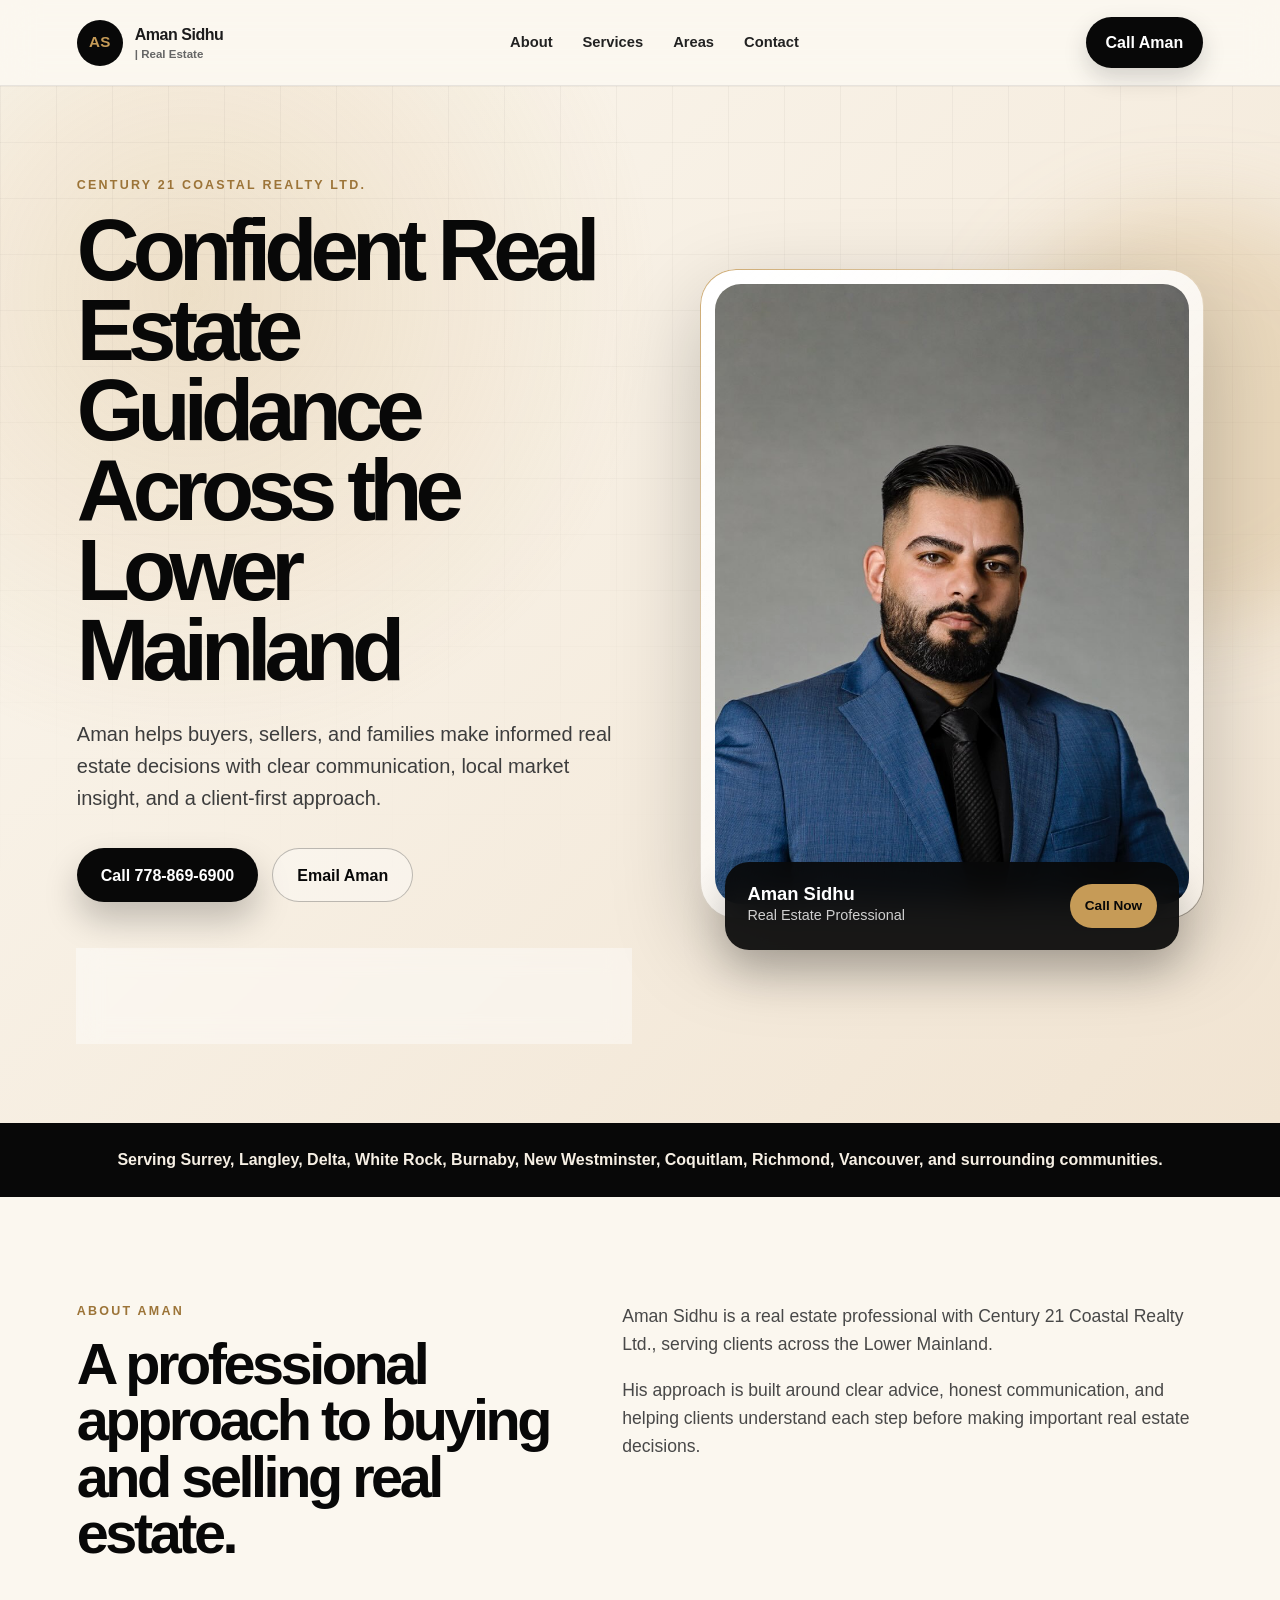
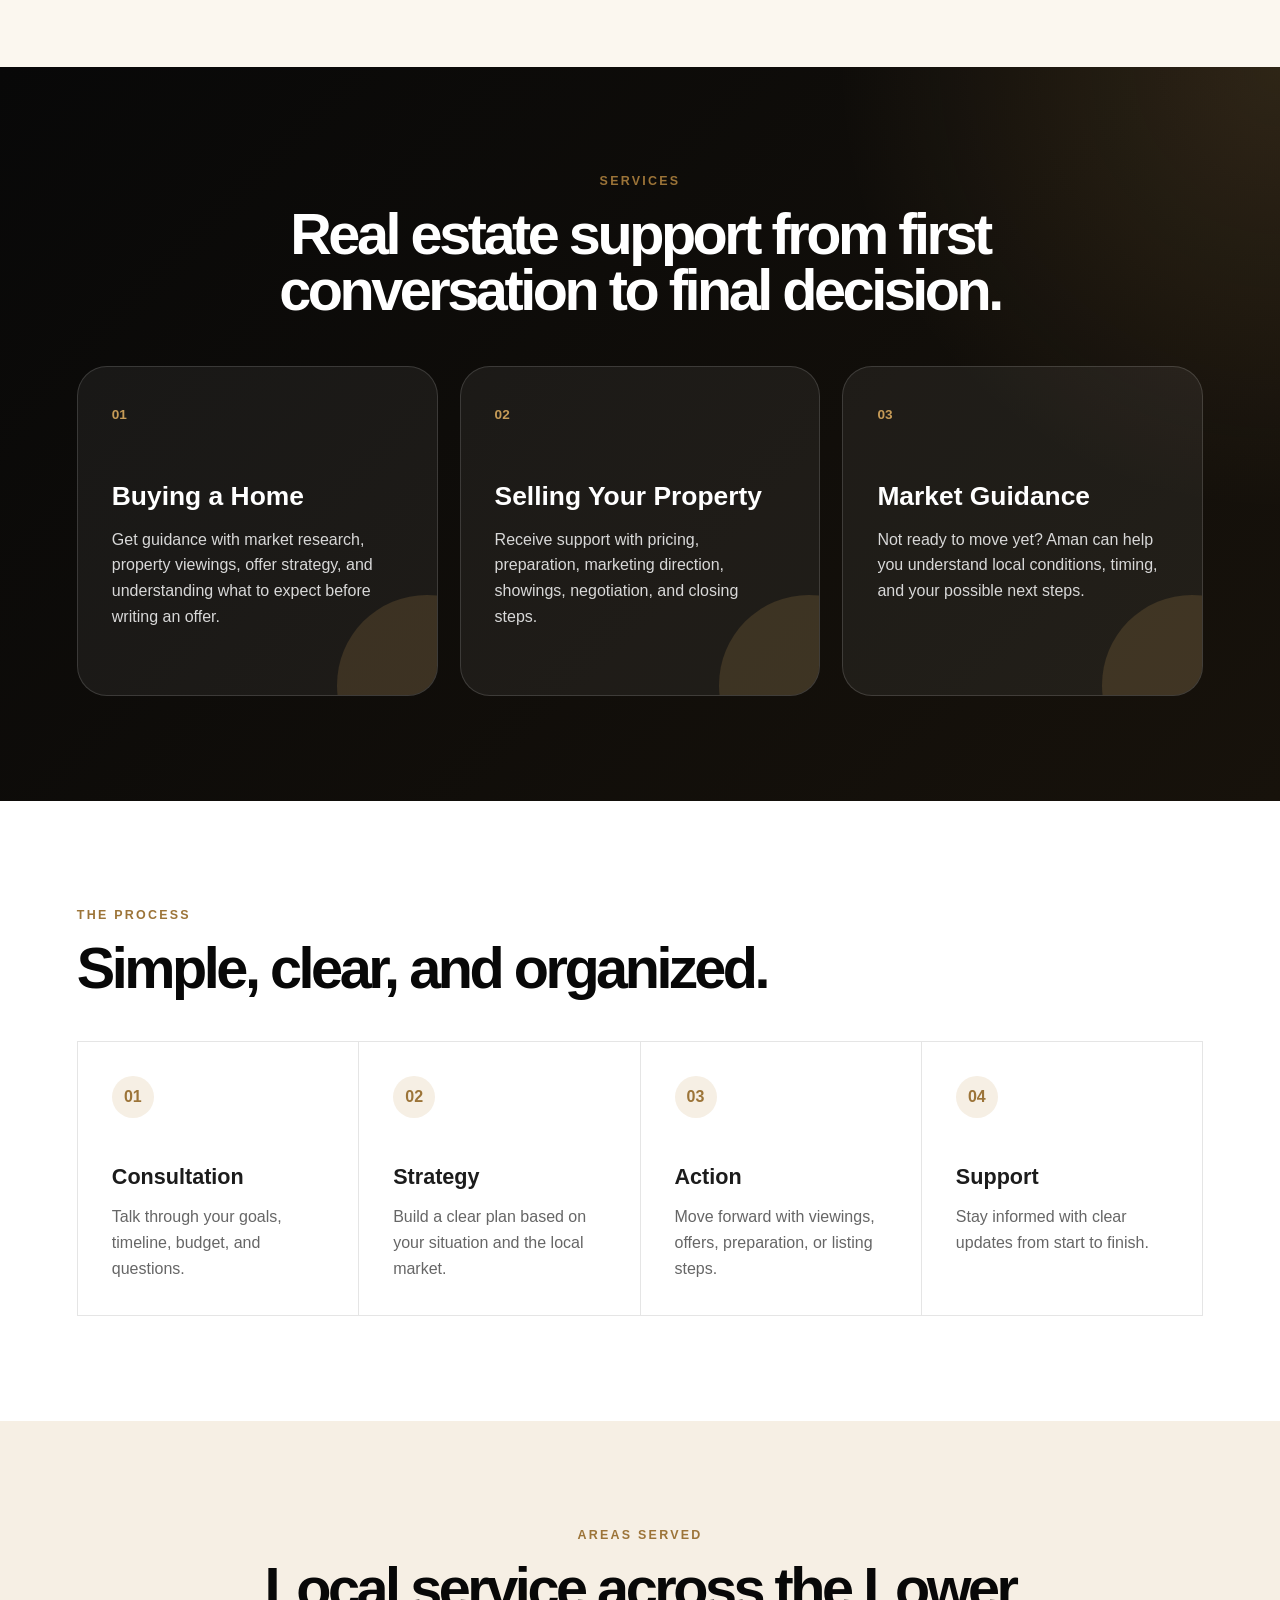
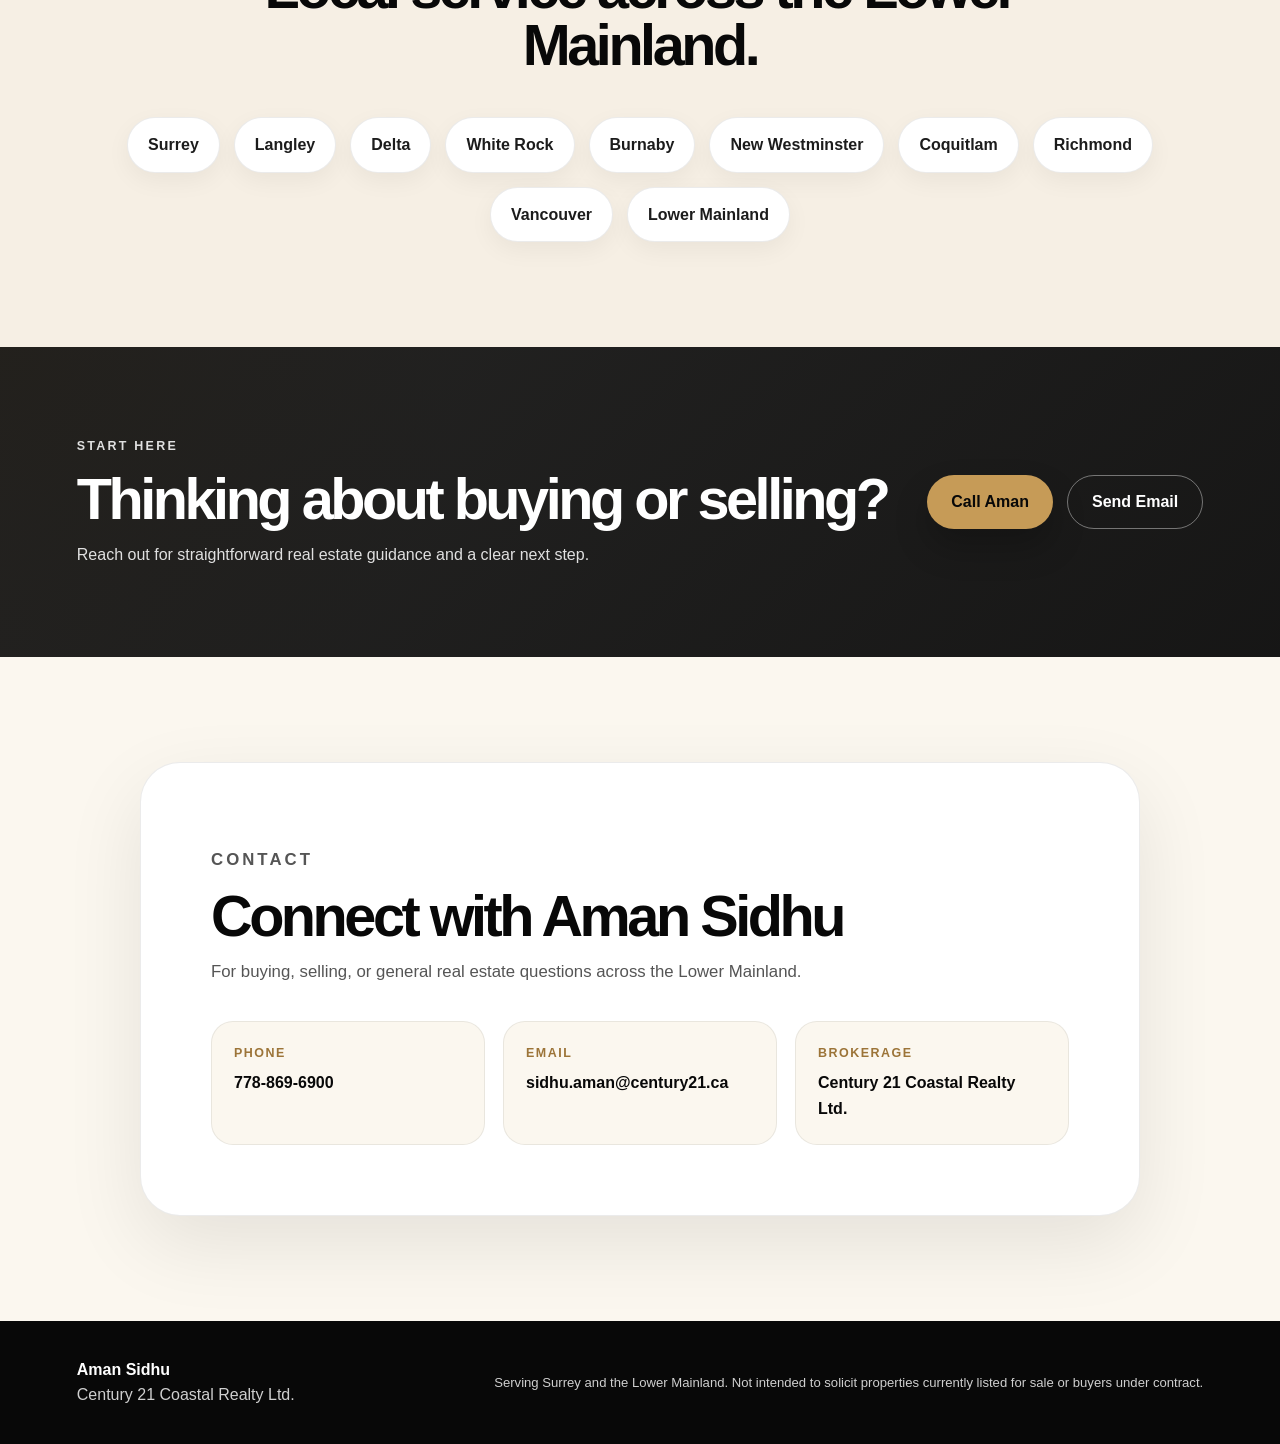
==== index.html @ e43a32c3 "initial realtor website" ====
<!DOCTYPE html>
<html lang="en">
<head>
  <meta charset="UTF-8" />
  <meta name="viewport" content="width=device-width, initial-scale=1.0" />
  <title>Aman Sidhu | Lower Mainland Real Estate</title>
  <meta name="description" content="Aman Sidhu provides real estate guidance across Surrey and the Lower Mainland with Century 21 Coastal Realty Ltd." />
  <link rel="stylesheet" href="style.css" />
</head>

<body>

  <header class="navbar">
    <a href="#" class="brand">
      <span class="brand-mark">AS</span>
      <span>
        Aman Sidhu
        <small> | Real Estate</small>
      </span>
    </a>

    <nav>
      <a href="#about">About</a>
      <a href="#services">Services</a>
      <a href="#areas">Areas</a>
      <a href="#contact">Contact</a>
    </nav>

    <a href="tel:7788696900" class="nav-cta">Call Aman</a>
  </header>

  <main>

    <section class="hero">
      <div class="hero-bg-glow"></div>

      <div class="hero-content">
        <p class="eyebrow">Century 21 Coastal Realty Ltd.</p>

        <h1>Confident Real Estate Guidance Across the Lower Mainland</h1>

        <p class="hero-subtext">
          Aman helps buyers, sellers, and families make informed real estate decisions with clear communication, local market insight, and a client-first approach.
        </p>

        <div class="hero-actions">
          <a href="tel:7788696900" class="btn primary">Call 778-869-6900</a>
          <a href="mailto:sidhu.aman@century21.ca" class="btn secondary">Email Aman</a>
        </div>

        <div class="trust-row">
          <div>
            <strong>Lower Mainland</strong>
            <span>Market focus</span>
          </div>
          <div>
            <strong>Buyer & Seller</strong>
            <span>Guidance</span>
          </div>
          <div>
            <strong>Century 21</strong>
            <span>Coastal Realty Ltd.</span>
          </div>
        </div>
      </div>

      <div class="hero-card">
        <div class="image-wrap">
          <img src="images/aman-headshot.jpg" alt="Aman Sidhu real estate professional headshot" />
        </div>

        <div class="agent-card">
          <div>
            <h3>Aman Sidhu </h3>
            <p>Real Estate Professional</p>
          </div>
          <a href="tel:7788696900">Call Now</a>
        </div>
      </div>
    </section>

    <section class="intro-strip">
      <p>
        Serving Surrey, Langley, Delta, White Rock, Burnaby, New Westminster, Coquitlam, Richmond, Vancouver, and surrounding communities.
      </p>
    </section>

    <section id="about" class="section about-grid">
      <div>
        <p class="eyebrow">About Aman</p>
        <h2>A professional approach to buying and selling real estate.</h2>
      </div>

      <div class="section-text">
        <p>
          Aman Sidhu  is a real estate professional with Century 21 Coastal Realty Ltd., serving clients across the Lower Mainland.
        </p>
        <p>
          His approach is built around clear advice, honest communication, and helping clients understand each step before making important real estate decisions.
        </p>
      </div>
    </section>

    <section id="services" class="section dark-section">
      <div class="section-heading center">
        <p class="eyebrow">Services</p>
        <h2>Real estate support from first conversation to final decision.</h2>
      </div>

      <div class="service-grid">
        <article class="service-card">
          <span>01</span>
          <h3>Buying a Home</h3>
          <p>
            Get guidance with market research, property viewings, offer strategy, and understanding what to expect before writing an offer.
          </p>
        </article>

        <article class="service-card">
          <span>02</span>
          <h3>Selling Your Property</h3>
          <p>
            Receive support with pricing, preparation, marketing direction, showings, negotiation, and closing steps.
          </p>
        </article>

        <article class="service-card">
          <span>03</span>
          <h3>Market Guidance</h3>
          <p>
            Not ready to move yet? Aman can help you understand local conditions, timing, and your possible next steps.
          </p>
        </article>
      </div>
    </section>

    <section class="section process">
      <div class="section-heading">
        <p class="eyebrow">The Process</p>
        <h2>Simple, clear, and organized.</h2>
      </div>

      <div class="process-grid">
        <div class="process-item">
          <span>01</span>
          <h3>Consultation</h3>
          <p>Talk through your goals, timeline, budget, and questions.</p>
        </div>

        <div class="process-item">
          <span>02</span>
          <h3>Strategy</h3>
          <p>Build a clear plan based on your situation and the local market.</p>
        </div>

        <div class="process-item">
          <span>03</span>
          <h3>Action</h3>
          <p>Move forward with viewings, offers, preparation, or listing steps.</p>
        </div>

        <div class="process-item">
          <span>04</span>
          <h3>Support</h3>
          <p>Stay informed with clear updates from start to finish.</p>
        </div>
      </div>
    </section>

    <section id="areas" class="section areas-section">
      <div class="section-heading center">
        <p class="eyebrow">Areas Served</p>
        <h2>Local service across the Lower Mainland.</h2>
      </div>

      <div class="area-pills">
        <span>Surrey</span>
        <span>Langley</span>
        <span>Delta</span>
        <span>White Rock</span>
        <span>Burnaby</span>
        <span>New Westminster</span>
        <span>Coquitlam</span>
        <span>Richmond</span>
        <span>Vancouver</span>
        <span>Lower Mainland</span>
      </div>
    </section>

    <section class="cta-section">
      <div>
        <p class="eyebrow">Start Here</p>
        <h2>Thinking about buying or selling?</h2>
        <p>
          Reach out for straightforward real estate guidance and a clear next step.
        </p>
      </div>

      <div class="cta-actions">
        <a href="tel:7788696900" class="btn primary light-btn">Call Aman</a>
        <a href="mailto:sidhu.aman@century21.ca" class="btn secondary light-outline">Send Email</a>
      </div>
    </section>

    <section id="contact" class="section contact-section">
      <div class="contact-card">
        <p class="eyebrow">Contact</p>
        <h2>Connect with Aman Sidhu</h2>
        <p>
          For buying, selling, or general real estate questions across the Lower Mainland.
        </p>

        <div class="contact-details">
          <a href="tel:7788696900">
            <span>Phone</span>
            778-869-6900
          </a>

          <a href="mailto:sidhu.aman@century21.ca">
            <span>Email</span>
            sidhu.aman@century21.ca
          </a>

          <div>
            <span>Brokerage</span>
            Century 21 Coastal Realty Ltd.
          </div>
        </div>
      </div>
    </section>

  </main>

  <footer>
    <div>
      <strong>Aman Sidhu</strong>
      <p>Century 21 Coastal Realty Ltd.</p>
    </div>

    <p class="footer-small">
      Serving Surrey and the Lower Mainland. Not intended to solicit properties currently listed for sale or buyers under contract.
    </p>
  </footer>

  <div class="mobile-contact-bar">
    <a href="tel:7788696900">Call</a>
    <a href="mailto:sidhu.aman@century21.ca">Email</a>
  </div>

</body>
</html>
---- style.css ----
* {
  box-sizing: border-box;
  margin: 0;
  padding: 0;
}

:root {
  --black: #080808;
  --dark: #111111;
  --cream: #f6efe4;
  --cream-2: #fbf7ef;
  --gold: #c69b57;
  --gold-dark: #9c7438;
  --text: #1c1c1c;
  --muted: #666666;
  --border: rgba(0, 0, 0, 0.1);
  --white: #ffffff;
}

html {
  scroll-behavior: smooth;
}

body {
  font-family: Arial, Helvetica, sans-serif;
  color: var(--text);
  background: var(--cream-2);
  line-height: 1.6;
}

a {
  color: inherit;
}

.navbar {
  position: sticky;
  top: 0;
  z-index: 100;
  height: 86px;
  padding: 0 6%;
  display: flex;
  align-items: center;
  justify-content: space-between;
  background: rgba(251, 247, 239, 0.88);
  backdrop-filter: blur(18px);
  border-bottom: 1px solid rgba(0, 0, 0, 0.08);
}

.brand {
  display: flex;
  align-items: center;
  gap: 12px;
  text-decoration: none;
  font-weight: 800;
  letter-spacing: -0.03em;
}

.brand-mark {
  width: 46px;
  height: 46px;
  border-radius: 50%;
  display: grid;
  place-items: center;
  background: var(--black);
  color: var(--gold);
  font-size: 0.95rem;
  letter-spacing: 0.02em;
}

.brand small {
  display: block;
  font-size: 0.72rem;
  font-weight: 600;
  color: var(--muted);
  letter-spacing: 0;
  margin-top: -3px;
}

nav {
  display: flex;
  align-items: center;
  gap: 30px;
}

nav a {
  text-decoration: none;
  color: #222;
  font-size: 0.92rem;
  font-weight: 700;
}

nav a:hover {
  color: var(--gold-dark);
}

.nav-cta {
  text-decoration: none;
  background: var(--black);
  color: var(--white);
  padding: 13px 20px;
  border-radius: 999px;
  font-weight: 800;
  box-shadow: 0 10px 24px rgba(0, 0, 0, 0.16);
}

.hero {
  position: relative;
  overflow: hidden;
  min-height: calc(100vh - 86px);
  padding: 90px 6% 80px;
  display: grid;
  grid-template-columns: 1.05fr 0.95fr;
  align-items: center;
  gap: 70px;
  background:
    radial-gradient(circle at 15% 20%, rgba(198, 155, 87, 0.24), transparent 34%),
    linear-gradient(135deg, #fbf7ef 0%, #f1e4d2 100%);
}

.hero::before {
  content: "";
  position: absolute;
  inset: 0;
  background-image:
    linear-gradient(rgba(0,0,0,0.035) 1px, transparent 1px),
    linear-gradient(90deg, rgba(0,0,0,0.035) 1px, transparent 1px);
  background-size: 56px 56px;
  mask-image: linear-gradient(to bottom, black, transparent 80%);
  pointer-events: none;
}

.hero-bg-glow {
  position: absolute;
  width: 420px;
  height: 420px;
  border-radius: 50%;
  background: rgba(198, 155, 87, 0.24);
  filter: blur(40px);
  right: -120px;
  top: 120px;
}

.hero-content,
.hero-card {
  position: relative;
  z-index: 2;
}

.eyebrow {
  color: var(--gold-dark);
  font-size: 0.78rem;
  font-weight: 900;
  text-transform: uppercase;
  letter-spacing: 0.18em;
  margin-bottom: 14px;
}

h1 {
  max-width: 780px;
  font-size: clamp(3rem, 6.8vw, 6.9rem);
  line-height: 0.92;
  letter-spacing: -0.08em;
  color: var(--black);
  margin-bottom: 28px;
}

.hero-subtext {
  max-width: 650px;
  font-size: clamp(1.05rem, 1.8vw, 1.25rem);
  color: #3d3d3d;
  margin-bottom: 34px;
}

.hero-actions,
.cta-actions {
  display: flex;
  gap: 14px;
  flex-wrap: wrap;
}

.btn {
  display: inline-flex;
  align-items: center;
  justify-content: center;
  min-height: 54px;
  padding: 0 24px;
  border-radius: 999px;
  text-decoration: none;
  font-weight: 900;
  transition: 0.2s ease;
}

.btn:hover {
  transform: translateY(-2px);
}

.primary {
  background: var(--black);
  color: var(--white);
  box-shadow: 0 18px 34px rgba(0, 0, 0, 0.22);
}

.secondary {
  color: var(--black);
  border: 1px solid rgba(0, 0, 0, 0.25);
  background: rgba(255, 255, 255, 0.35);
}

.trust-row {
  margin-top: 46px;
  display: grid;
  grid-template-columns: repeat(3, 1fr);
  max-width: 700px;
  border: 1px solid rgba(0,0,0,0.1);
  border-radius: 24px;
  overflow: hidden;
  background: rgba(255,255,255,0.42);
  backdrop-filter: blur(12px);
}

.trust-row div {
  padding: 22px 20px;
  border-right: 1px solid rgba(0,0,0,0.08);
}

.trust-row div:last-child {
  border-right: none;
}

.trust-row strong {
  display: block;
  font-size: 1rem;
  color: var(--black);
  margin-bottom: 2px;
}

.trust-row span {
  display: block;
  font-size: 0.83rem;
  color: var(--muted);
}

.hero-card {
  justify-self: center;
  width: min(100%, 520px);
}

.image-wrap {
  position: relative;
  padding: 14px;
  border-radius: 36px;
  background: linear-gradient(145deg, white, rgba(255,255,255,0.45));
  box-shadow: 0 30px 90px rgba(0, 0, 0, 0.22);
}

.image-wrap::before {
  content: "";
  position: absolute;
  inset: -1px;
  border-radius: 36px;
  padding: 1px;
  background: linear-gradient(135deg, rgba(198,155,87,0.8), rgba(255,255,255,0.2), rgba(0,0,0,0.3));
  mask: linear-gradient(#fff 0 0) content-box, linear-gradient(#fff 0 0);
  mask-composite: exclude;
  pointer-events: none;
}

.image-wrap img {
  display: block;
  width: 100%;
  height: 620px;
  object-fit: cover;
  object-position: center;
  border-radius: 26px;
  filter: contrast(1.02) saturate(0.96);
}

.agent-card {
  width: calc(100% - 48px);
  margin: -56px auto 0;
  position: relative;
  z-index: 3;
  padding: 22px;
  border-radius: 24px;
  display: flex;
  justify-content: space-between;
  align-items: center;
  gap: 14px;
  background: rgba(8, 8, 8, 0.92);
  color: white;
  box-shadow: 0 20px 44px rgba(0,0,0,0.24);
  backdrop-filter: blur(18px);
}

.agent-card h3 {
  font-size: 1.15rem;
  line-height: 1.1;
}

.agent-card p {
  color: #cfcfcf;
  font-size: 0.9rem;
}

.agent-card a {
  white-space: nowrap;
  text-decoration: none;
  color: var(--black);
  background: var(--gold);
  padding: 11px 15px;
  border-radius: 999px;
  font-weight: 900;
  font-size: 0.85rem;
}

.intro-strip {
  padding: 24px 6%;
  background: var(--black);
  color: var(--cream);
  text-align: center;
  font-weight: 700;
}

.section {
  padding: 105px 6%;
}

.about-grid {
  display: grid;
  grid-template-columns: 0.9fr 1.1fr;
  gap: 70px;
  align-items: start;
  background: var(--cream-2);
}

h2 {
  max-width: 850px;
  font-size: clamp(2.2rem, 4.5vw, 4.4rem);
  line-height: 0.98;
  letter-spacing: -0.06em;
  color: var(--black);
}

.section-text p {
  font-size: 1.1rem;
  color: #484848;
  margin-bottom: 18px;
  max-width: 760px;
}

.dark-section {
  background:
    radial-gradient(circle at top right, rgba(198,155,87,0.16), transparent 30%),
    linear-gradient(135deg, #080808 0%, #17120b 100%);
  color: white;
}

.dark-section h2 {
  color: white;
}

.center {
  text-align: center;
  margin-left: auto;
  margin-right: auto;
}

.center h2 {
  margin-left: auto;
  margin-right: auto;
}

.service-grid {
  margin-top: 48px;
  display: grid;
  grid-template-columns: repeat(3, 1fr);
  gap: 22px;
}

.service-card {
  position: relative;
  min-height: 330px;
  padding: 34px;
  border-radius: 30px;
  background: rgba(255,255,255,0.06);
  border: 1px solid rgba(255,255,255,0.14);
  overflow: hidden;
}

.service-card::after {
  content: "";
  position: absolute;
  width: 180px;
  height: 180px;
  border-radius: 50%;
  right: -80px;
  bottom: -80px;
  background: rgba(198,155,87,0.18);
}

.service-card span {
  color: var(--gold);
  font-weight: 900;
  font-size: 0.85rem;
}

.service-card h3 {
  margin: 56px 0 16px;
  font-size: 1.65rem;
  line-height: 1.05;
}

.service-card p {
  color: #d8d8d8;
}

.process {
  background: #ffffff;
}

.section-heading {
  margin-bottom: 44px;
}

.process-grid {
  display: grid;
  grid-template-columns: repeat(4, 1fr);
  border-top: 1px solid var(--border);
  border-left: 1px solid var(--border);
}

.process-item {
  padding: 34px;
  min-height: 240px;
  border-right: 1px solid var(--border);
  border-bottom: 1px solid var(--border);
  background: white;
}

.process-item span {
  display: inline-grid;
  place-items: center;
  width: 42px;
  height: 42px;
  border-radius: 50%;
  background: var(--cream);
  color: var(--gold-dark);
  font-weight: 900;
  margin-bottom: 42px;
}

.process-item h3 {
  font-size: 1.35rem;
  margin-bottom: 10px;
}

.process-item p {
  color: var(--muted);
}

.areas-section {
  background: var(--cream);
}

.area-pills {
  max-width: 1100px;
  margin: 42px auto 0;
  display: flex;
  flex-wrap: wrap;
  justify-content: center;
  gap: 14px;
}

.area-pills span {
  padding: 14px 20px;
  border-radius: 999px;
  background: white;
  border: 1px solid rgba(0,0,0,0.08);
  font-weight: 800;
  box-shadow: 0 8px 24px rgba(0,0,0,0.05);
}

.cta-section {
  margin: 0;
  padding: 90px 6%;
  display: flex;
  justify-content: space-between;
  align-items: center;
  gap: 34px;
  background:
    linear-gradient(135deg, rgba(8,8,8,0.88), rgba(8,8,8,0.94)),
    radial-gradient(circle at top left, rgba(198,155,87,0.4), transparent 35%);
  color: white;
}

.cta-section h2 {
  color: white;
  margin-bottom: 14px;
}

.cta-section p {
  color: #e0e0e0;
  max-width: 650px;
}

.light-btn {
  background: var(--gold);
  color: var(--black);
}

.light-outline {
  color: white;
  border-color: rgba(255,255,255,0.4);
  background: transparent;
}

.contact-section {
  background: var(--cream-2);
}

.contact-card {
  max-width: 1000px;
  margin: 0 auto;
  padding: clamp(34px, 6vw, 70px);
  border-radius: 40px;
  background: white;
  border: 1px solid rgba(0,0,0,0.08);
  box-shadow: 0 28px 80px rgba(0,0,0,0.09);
}

.contact-card p {
  color: #555;
  font-size: 1.05rem;
  margin-top: 14px;
}

.contact-details {
  margin-top: 36px;
  display: grid;
  grid-template-columns: repeat(3, 1fr);
  gap: 18px;
}

.contact-details a,
.contact-details div {
  text-decoration: none;
  padding: 22px;
  border-radius: 22px;
  background: var(--cream-2);
  border: 1px solid rgba(0,0,0,0.07);
  color: var(--black);
  font-weight: 900;
  overflow-wrap: anywhere;
}

.contact-details span {
  display: block;
  color: var(--gold-dark);
  font-size: 0.78rem;
  text-transform: uppercase;
  letter-spacing: 0.12em;
  margin-bottom: 6px;
}

footer {
  padding: 36px 6%;
  background: var(--black);
  color: white;
  display: flex;
  justify-content: space-between;
  align-items: center;
  gap: 28px;
}

footer p {
  color: #cfcfcf;
}

.footer-small {
  max-width: 720px;
  font-size: 0.82rem;
  text-align: right;
}

.mobile-contact-bar {
  display: none;
}

@media (max-width: 1050px) {
  nav {
    display: none;
  }

  .hero {
    grid-template-columns: 1fr;
    gap: 46px;
  }

  .hero-card {
    justify-self: start;
    max-width: 520px;
  }

  .about-grid,
  .service-grid,
  .process-grid,
  .contact-details {
    grid-template-columns: 1fr;
  }

  .process-grid {
    border-left: none;
  }

  .process-item {
    border-left: 1px solid var(--border);
  }

  .cta-section {
    flex-direction: column;
    align-items: flex-start;
  }

  footer {
    flex-direction: column;
    align-items: flex-start;
  }

  .footer-small {
    text-align: left;
  }
}

@media (max-width: 700px) {
  body {
    padding-bottom: 62px;
  }

  .navbar {
    height: 74px;
    padding: 0 5%;
  }

  .brand-mark {
    width: 40px;
    height: 40px;
  }

  .nav-cta {
    display: none;
  }

  .hero {
    min-height: auto;
    padding: 46px 5% 70px;
  }

  h1 {
    font-size: clamp(3.2rem, 16vw, 4.8rem);
  }

  h2 {
    font-size: clamp(2.25rem, 11vw, 3.3rem);
  }

  .hero-actions,
  .cta-actions {
    flex-direction: column;
  }

  .btn {
    width: 100%;
  }

  .trust-row {
    grid-template-columns: 1fr;
  }

  .trust-row div {
    border-right: none;
    border-bottom: 1px solid rgba(0,0,0,0.08);
  }

  .trust-row div:last-child {
    border-bottom: none;
  }

  .image-wrap img {
    height: 470px;
  }

  .agent-card {
    width: calc(100% - 24px);
    flex-direction: column;
    align-items: flex-start;
  }

  .agent-card a {
    width: 100%;
    text-align: center;
  }

  .intro-strip {
    text-align: left;
    padding: 22px 5%;
  }

  .section {
    padding: 74px 5%;
  }

  .service-card {
    min-height: 280px;
  }

  .contact-card {
    border-radius: 28px;
  }

  .mobile-contact-bar {
    position: fixed;
    display: flex;
    left: 0;
    right: 0;
    bottom: 0;
    z-index: 999;
    background: var(--black);
    box-shadow: 0 -12px 30px rgba(0,0,0,0.18);
  }

  .mobile-contact-bar a {
    flex: 1;
    text-align: center;
    padding: 16px;
    color: white;
    text-decoration: none;
    font-weight: 900;
    border-right: 1px solid rgba(255,255,255,0.12);
  }

  .mobile-contact-bar a:last-child {
    border-right: none;
    background: var(--gold);
    color: var(--black);
  }
}
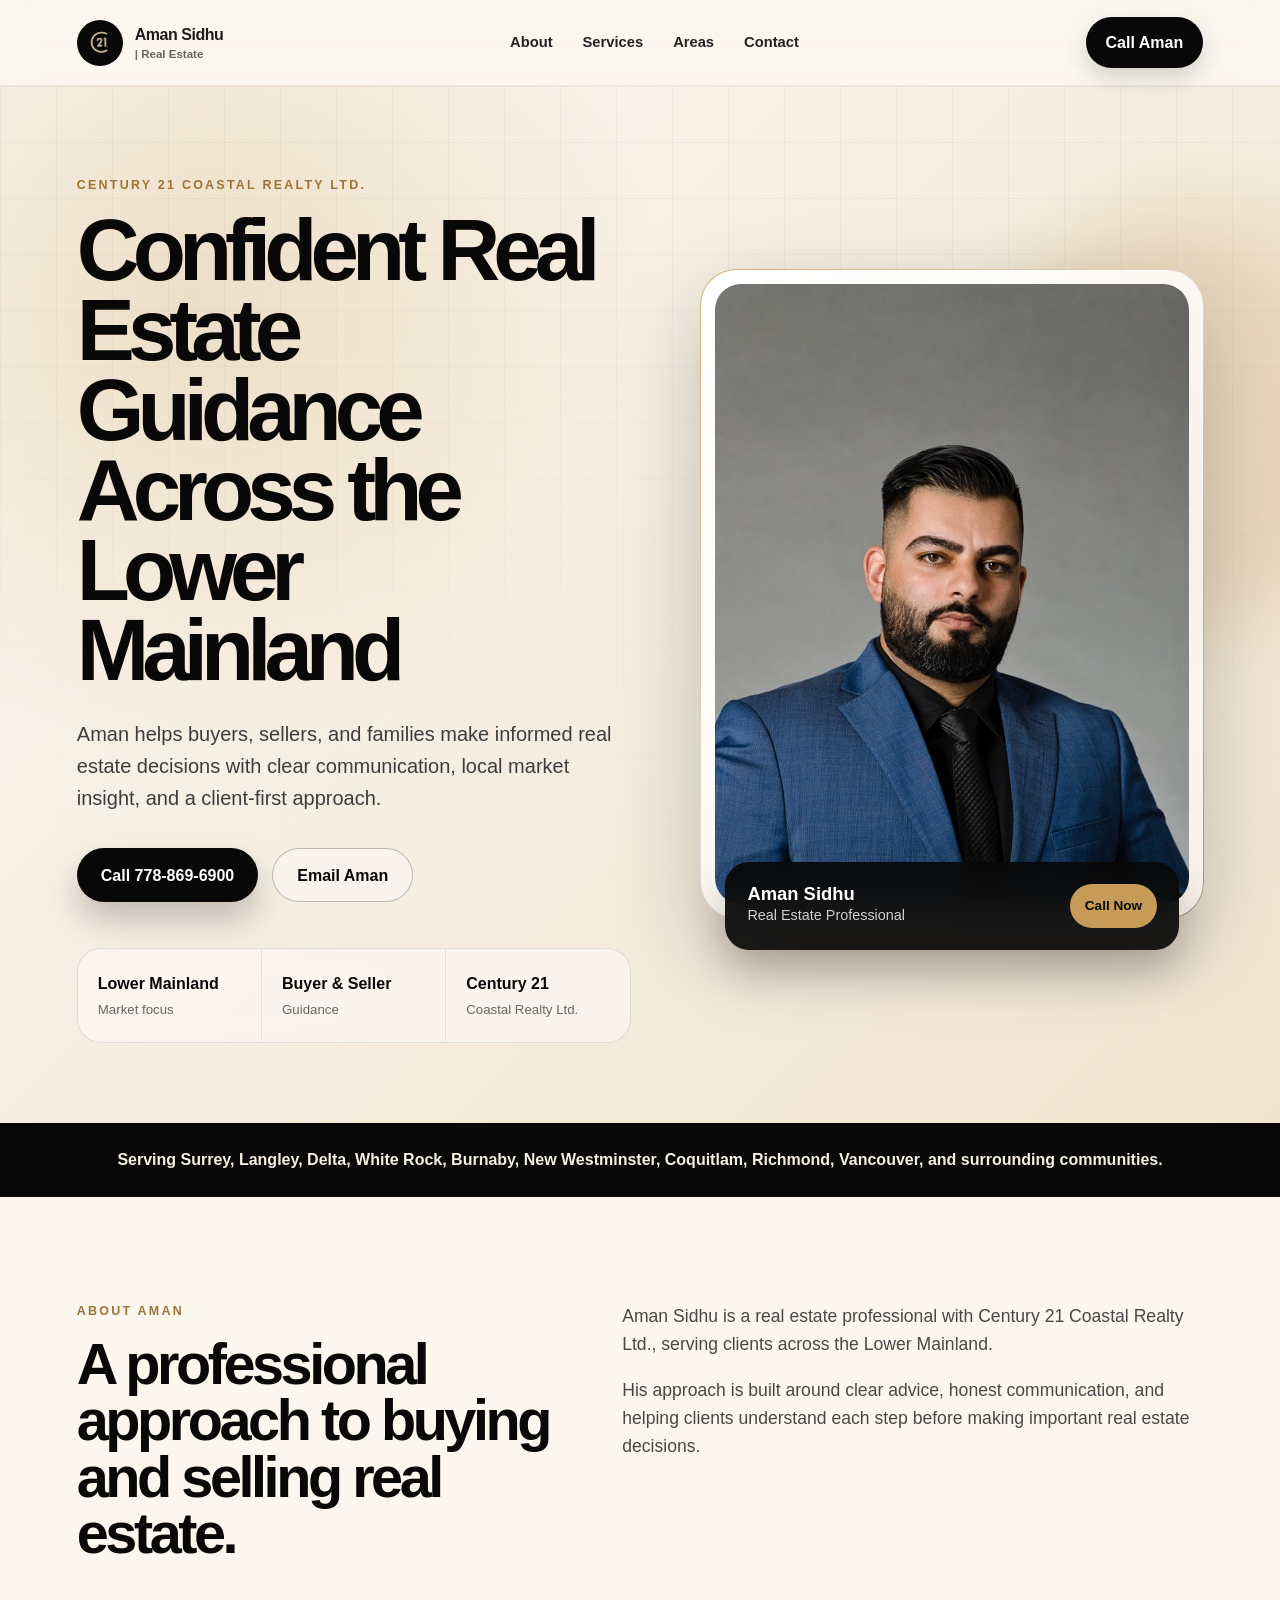
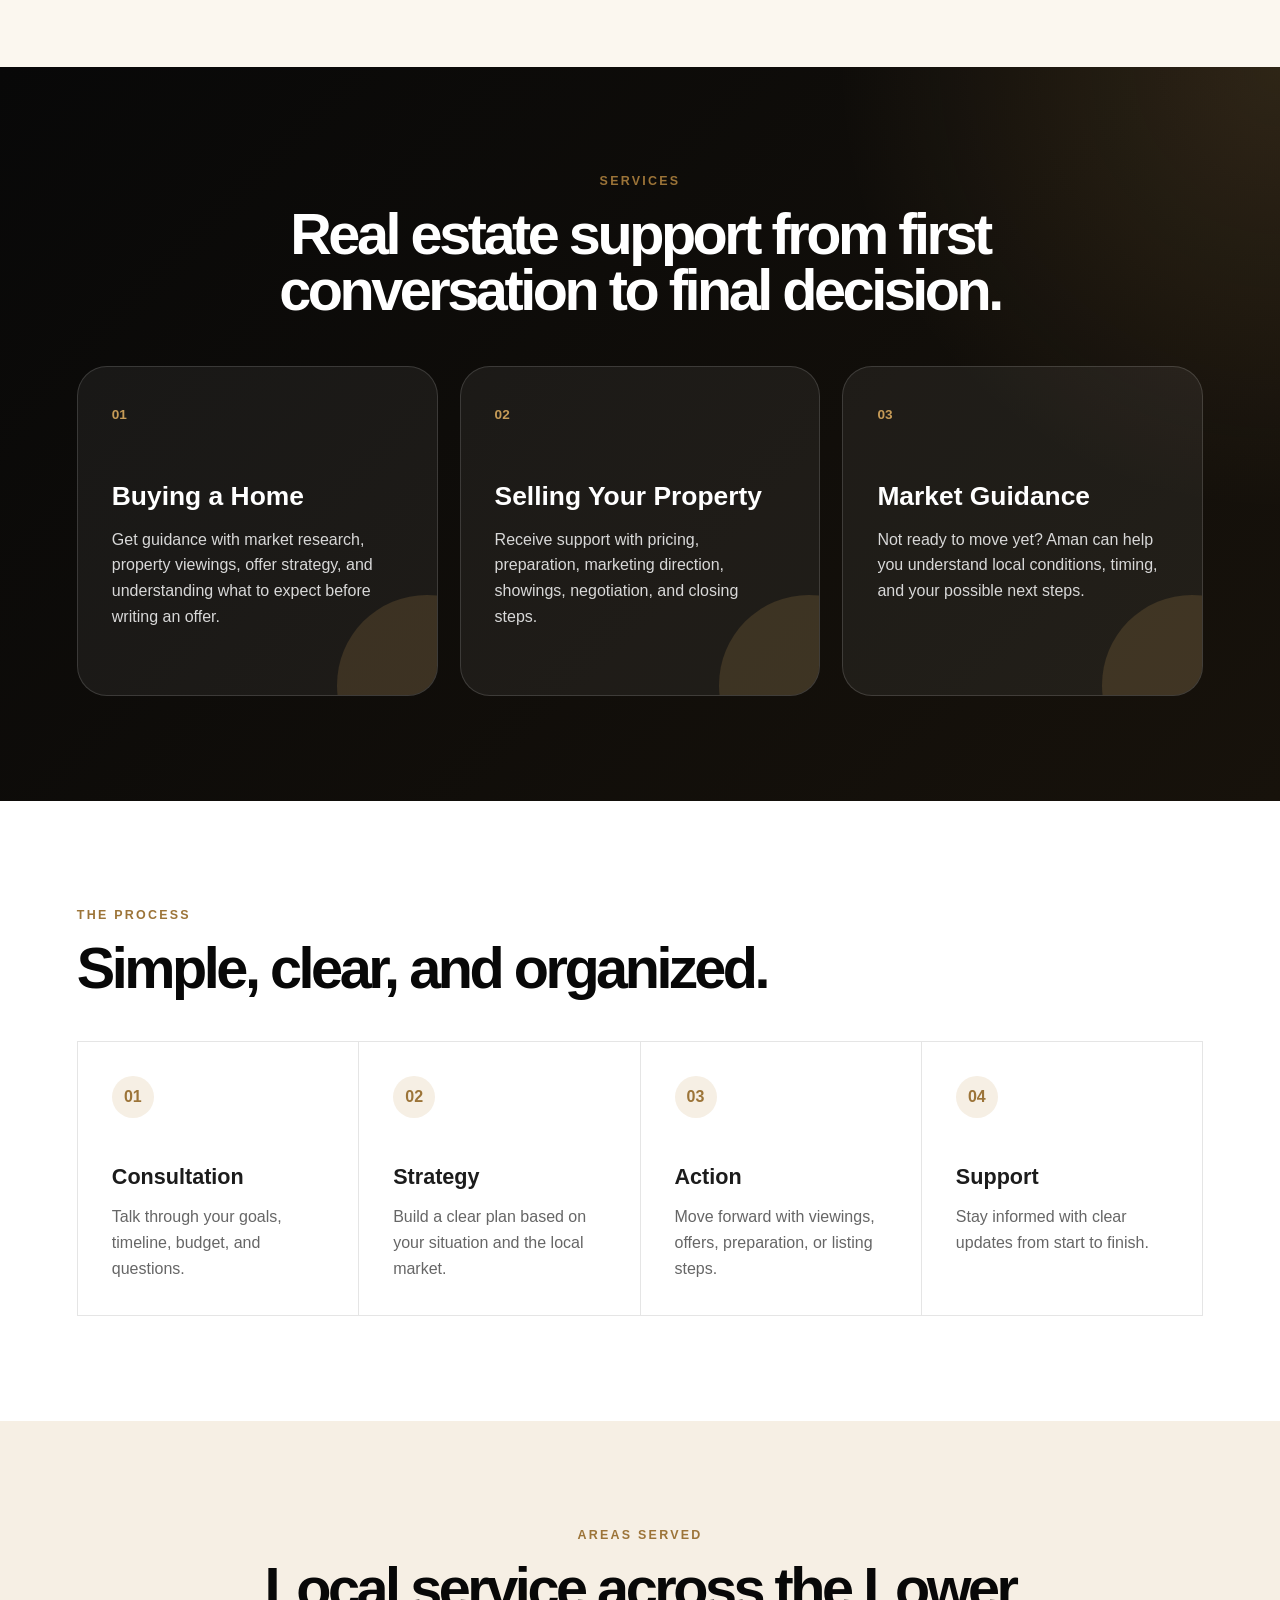
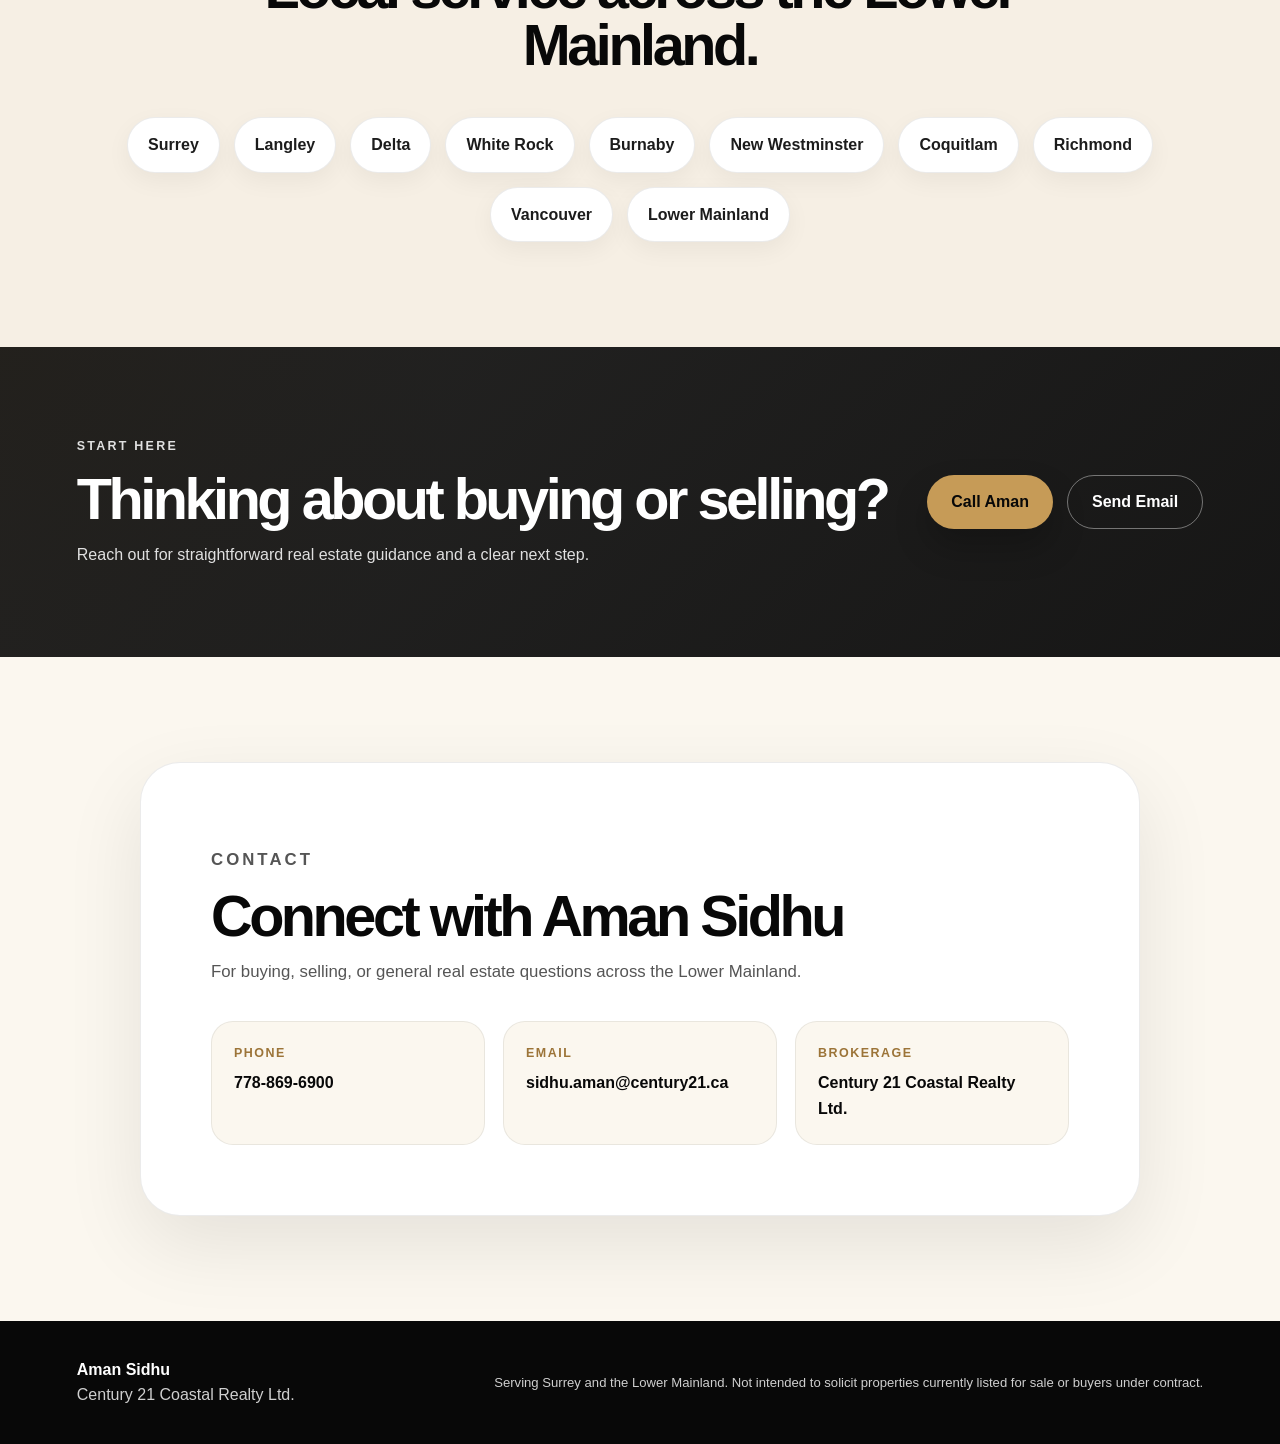
==== commit 68156bf9: "Update mobile styling and branding" ====
--- a/index.html
+++ b/index.html
@@ -12,7 +12,9 @@
 
   <header class="navbar">
     <a href="#" class="brand">
-      <span class="brand-mark">AS</span>
+      <span class="brand-mark">
+  <img src="images/century21.png" alt="Century 21 Logo">
+</span>
       <span>
         Aman Sidhu
         <small> | Real Estate</small>
--- a/style.css
+++ b/style.css
@@ -641,10 +641,26 @@
     padding: 0 5%;
   }
 
-  .brand-mark {
-    width: 40px;
-    height: 40px;
-  }
+.brand-mark {
+  width: 46px;
+  height: 46px;
+  border-radius: 50%;
+  overflow: hidden;
+  display: flex;
+  align-items: center;
+  justify-content: center;
+  background: var(--cream-2);
+  border: 1px solid rgba(198, 155, 87, 0.35);
+  flex-shrink: 0;
+}
+
+.brand-mark img {
+  width: 34px;
+  height: 34px;
+  display: block;
+  object-fit: contain;
+
+}
 
   .nav-cta {
     display: none;
@@ -744,3 +760,93 @@
     color: var(--black);
   }
 }
+
+@media (max-width: 768px) {
+  .hero {
+    padding: 90px 18px 40px;
+    min-height: auto;
+  }
+
+  .hero-content {
+    grid-template-columns: 1fr;
+    gap: 28px;
+    text-align: left;
+  }
+
+  .hero h1 {
+    font-size: 42px;
+    line-height: 0.95;
+    letter-spacing: -2px;
+  }
+
+  .hero p {
+    font-size: 15px;
+    max-width: 100%;
+  }
+
+  .hero-actions {
+    flex-direction: column;
+    align-items: stretch;
+  }
+
+  .hero-actions a {
+    width: 100%;
+    text-align: center;
+  }
+
+  .hero-card {
+    max-width: 100%;
+    margin: 0 auto;
+  }
+
+  .hero-stats {
+    grid-template-columns: 1fr;
+    gap: 10px;
+  }
+
+  .section {
+    padding: 55px 18px;
+  }
+
+  .section h2 {
+    font-size: 34px;
+    line-height: 1;
+  }
+
+  .cards,
+  .service-grid,
+  .process-grid,
+  .contact-grid {
+    grid-template-columns: 1fr;
+  }
+
+  .navbar {
+    padding: 14px 18px;
+  }
+
+  .nav-links {
+    display: none;
+  }
+
+  .nav-cta {
+    padding: 10px 15px;
+    font-size: 13px;
+  }
+
+  .profile-image {
+    height: auto;
+    max-height: 420px;
+    object-fit: cover;
+  }
+}
+
+.brand-mark img {
+  width: 34px;
+  height: 34px;
+  display: block;
+  object-fit: contain;
+}
+
+.brand-mark {
+  overflow: hidden;
+}
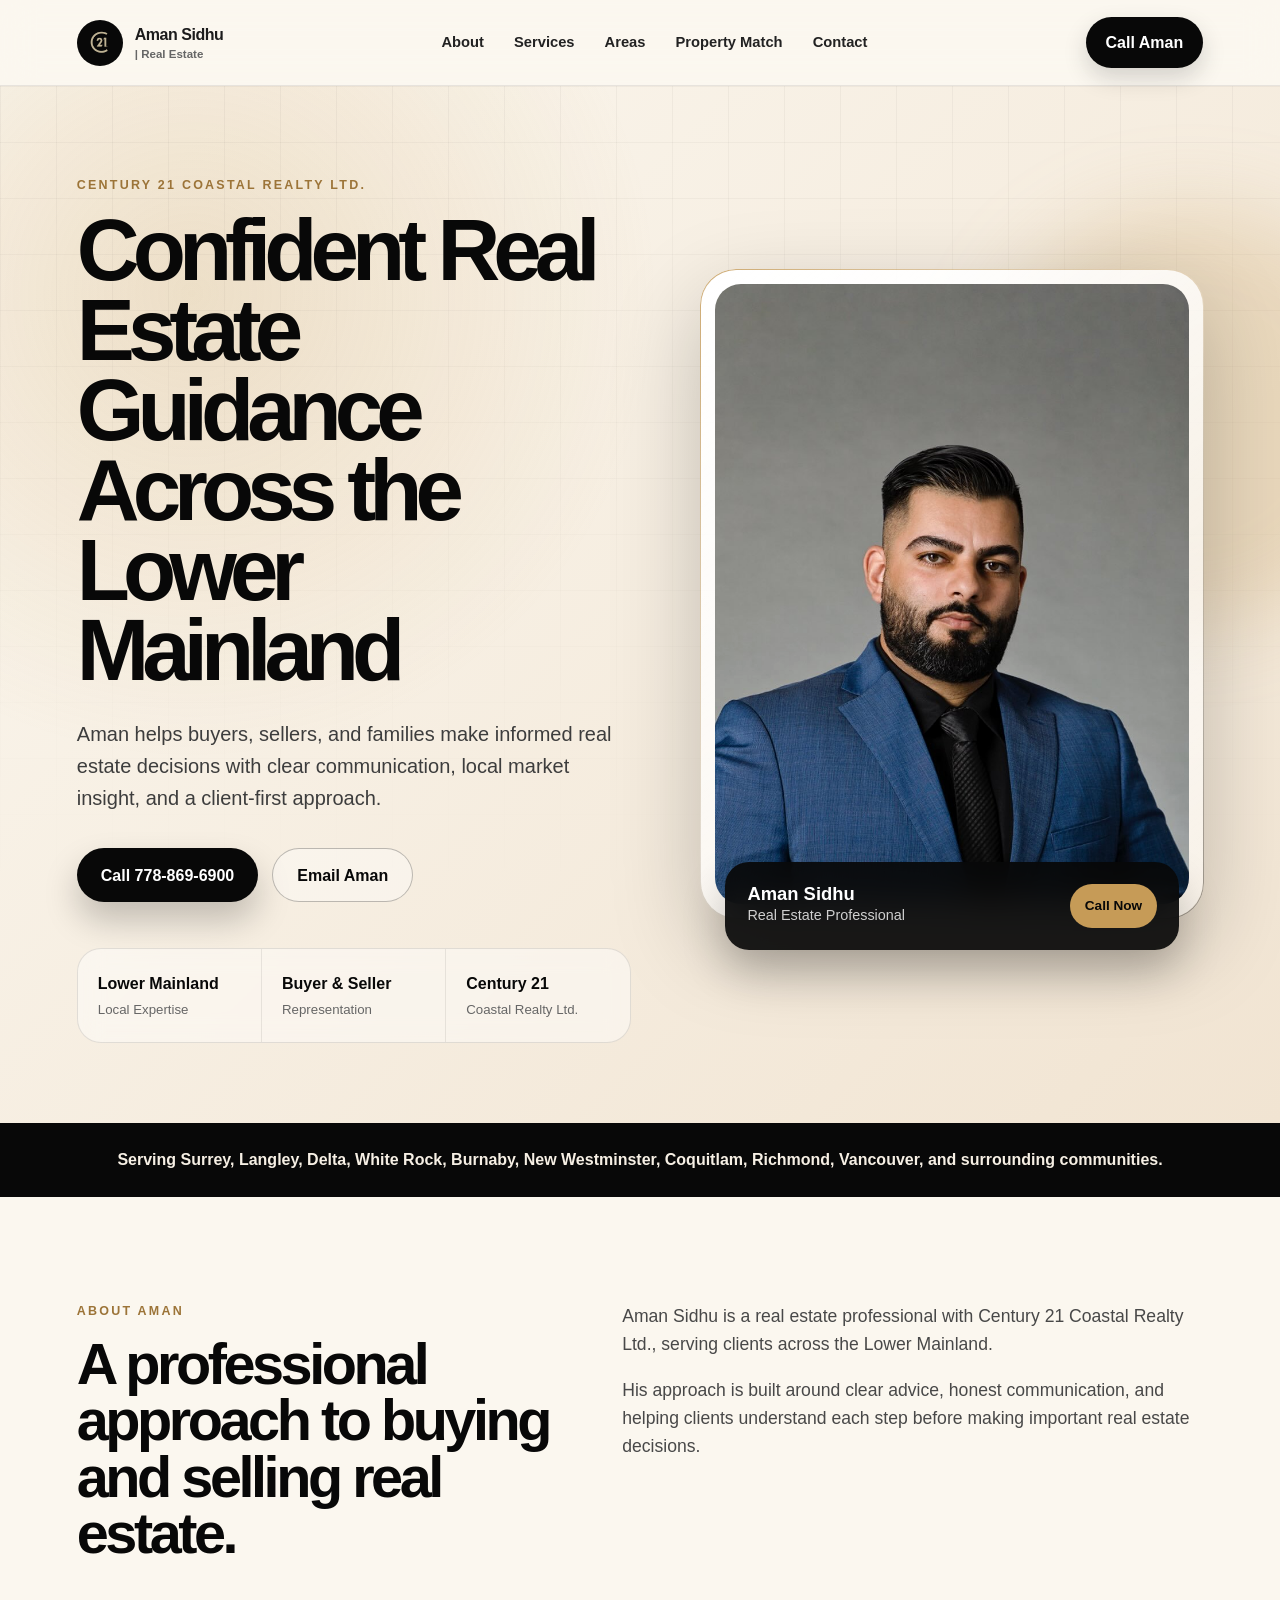
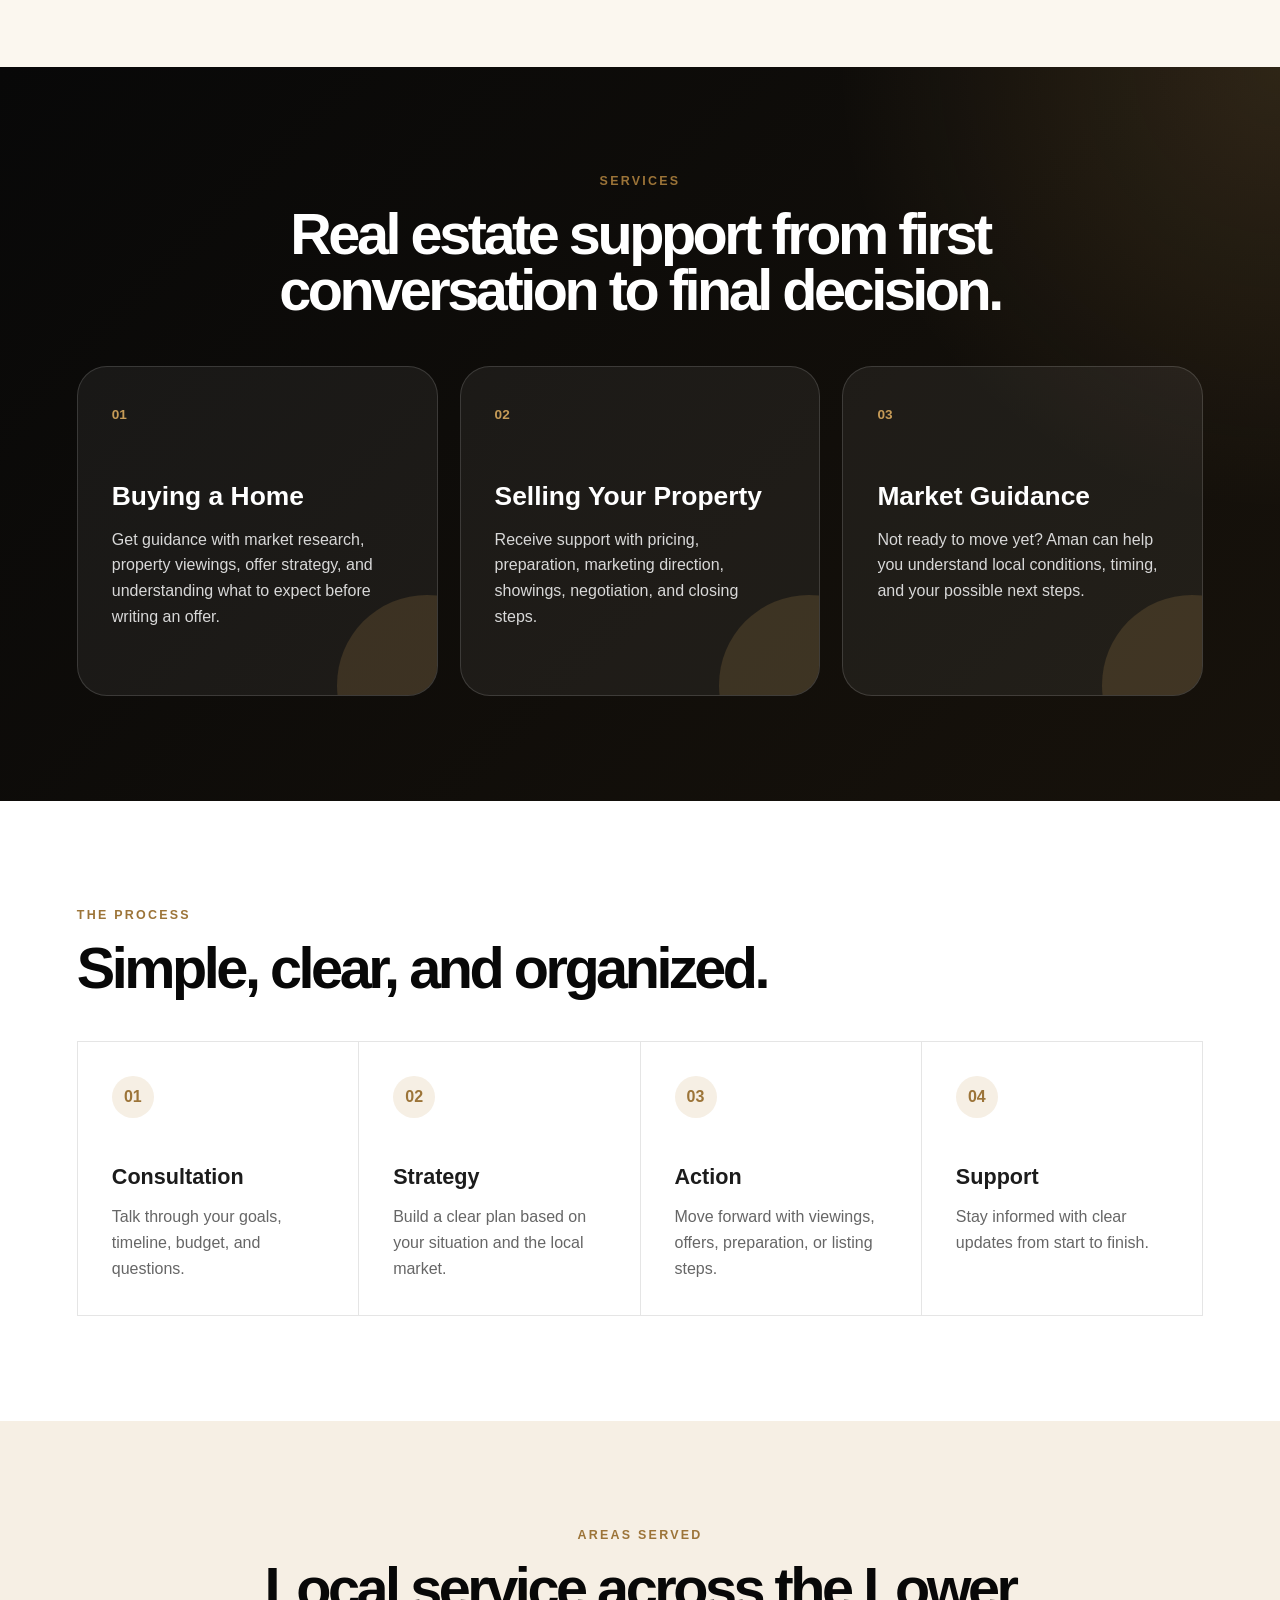
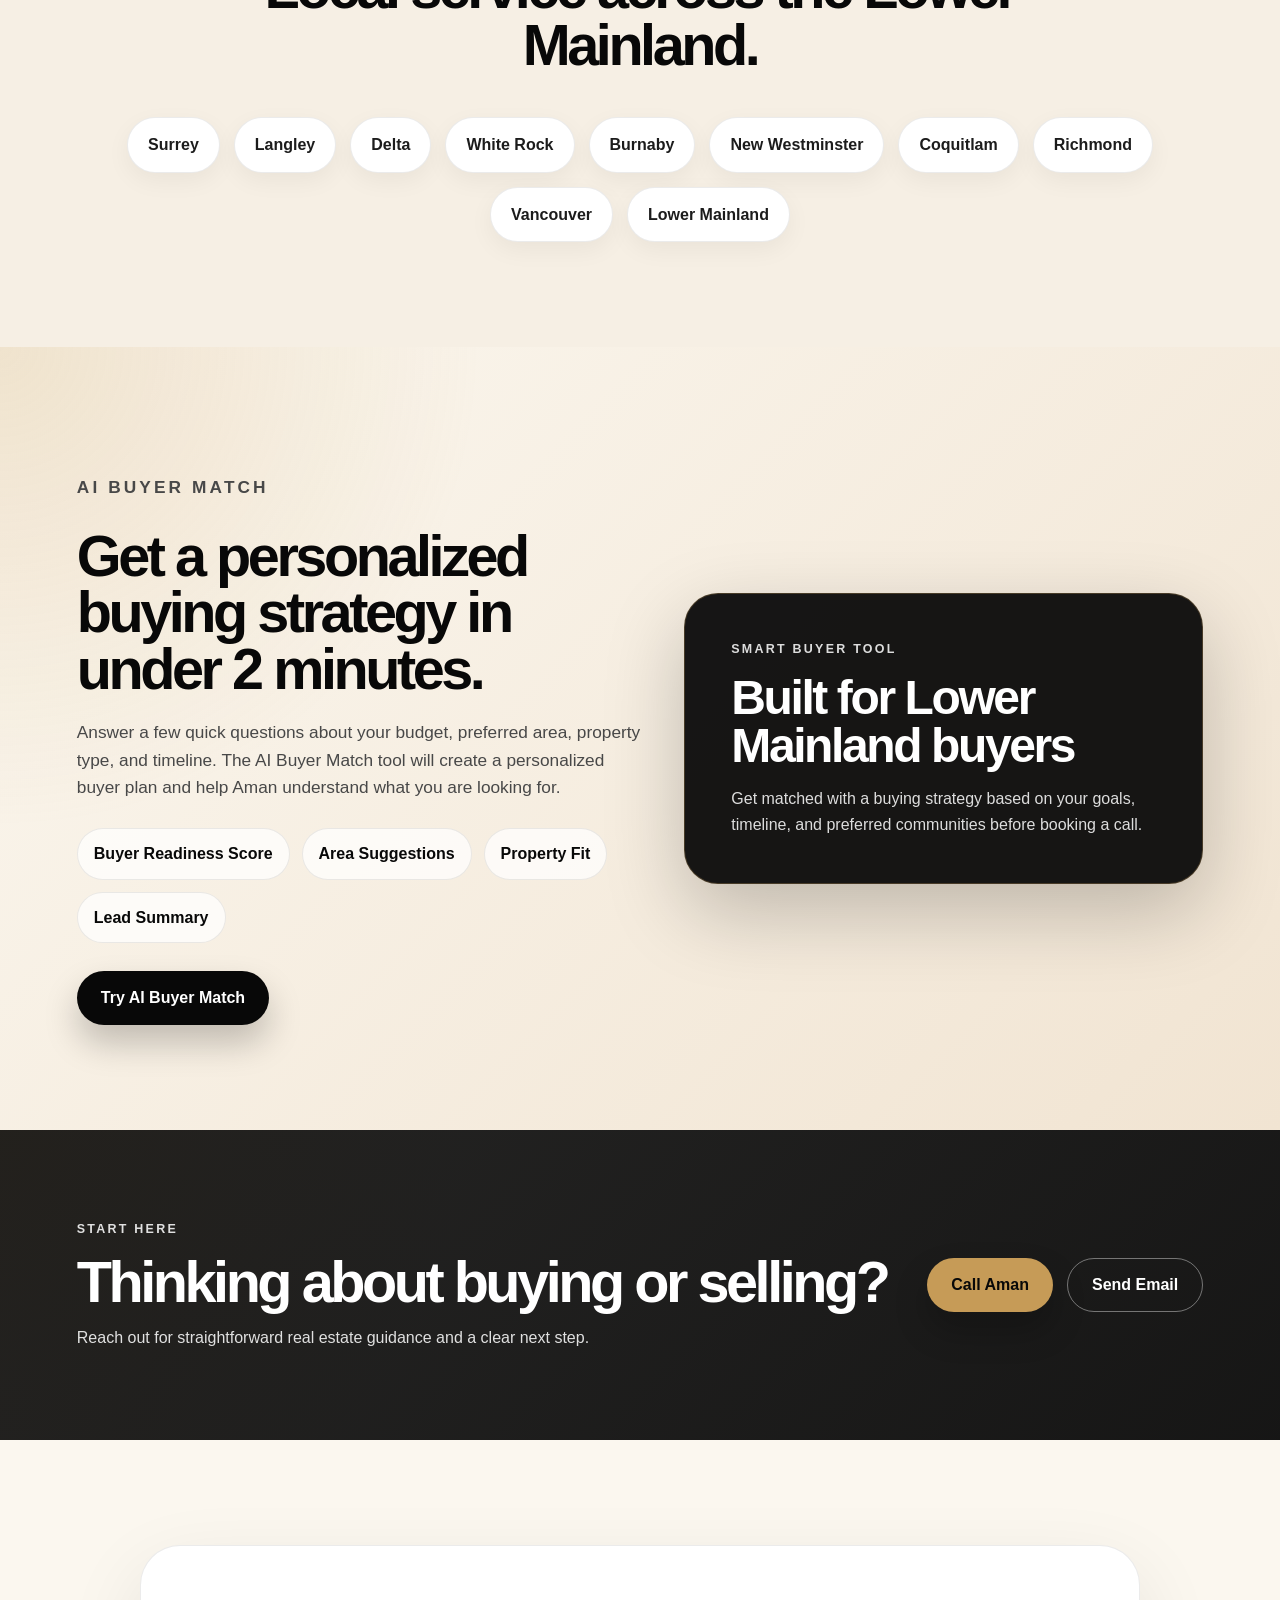
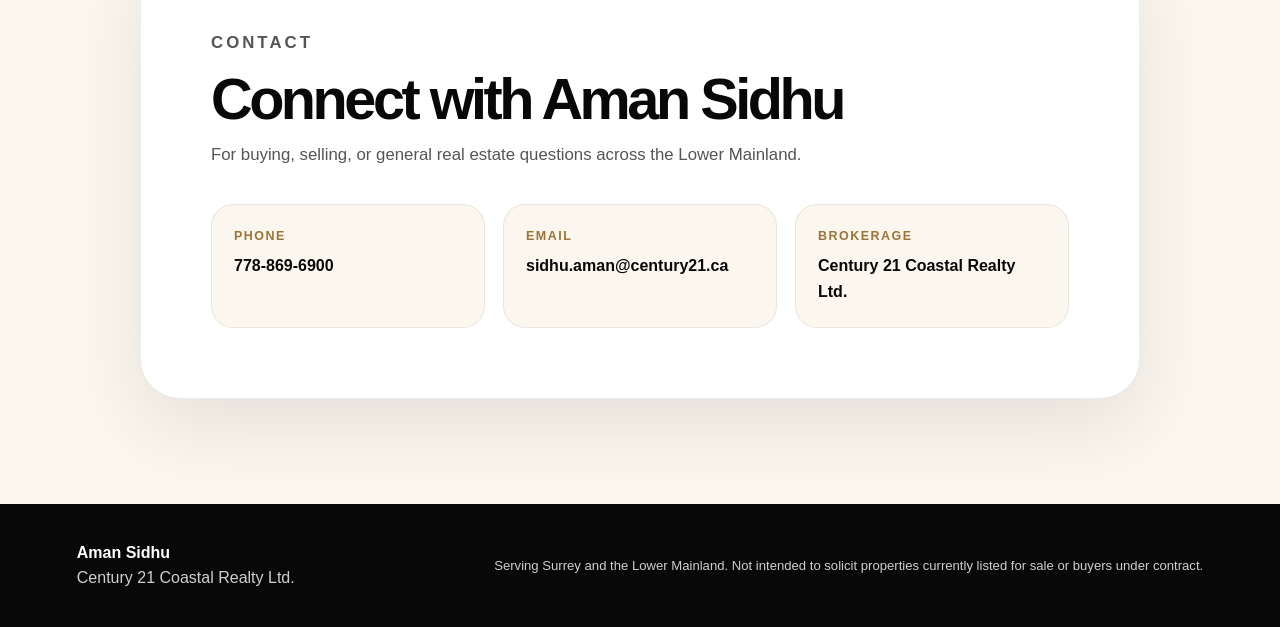
==== commit 67803186: "Add Smart Property Match tool" ====
--- a/index.html
+++ b/index.html
@@ -25,6 +25,7 @@
       <a href="#about">About</a>
       <a href="#services">Services</a>
       <a href="#areas">Areas</a>
+      <a href="ai-buyer-match.html">Property Match</a>
       <a href="#contact">Contact</a>
     </nav>
 
@@ -53,11 +54,11 @@
         <div class="trust-row">
           <div>
             <strong>Lower Mainland</strong>
-            <span>Market focus</span>
+            <span>Local Expertise</span>
           </div>
           <div>
             <strong>Buyer & Seller</strong>
-            <span>Guidance</span>
+            <span>Representation</span>
           </div>
           <div>
             <strong>Century 21</strong>
@@ -189,6 +190,36 @@
       </div>
     </section>
 
+    <section class="section ai-match-preview">
+  <div class="ai-match-content">
+    <p class="eyebrow">AI Buyer Match</p>
+    <h2>Get a personalized buying strategy in under 2 minutes.</h2>
+    <p>
+      Answer a few quick questions about your budget, preferred area, property type,
+      and timeline. The AI Buyer Match tool will create a personalized buyer plan
+      and help Aman understand what you are looking for.
+    </p>
+
+    <div class="ai-feature-list">
+      <span>Buyer Readiness Score</span>
+      <span>Area Suggestions</span>
+      <span>Property Fit</span>
+      <span>Lead Summary</span>
+    </div>
+
+    <a href="ai-buyer-match.html" class="btn primary">Try AI Buyer Match</a>
+  </div>
+
+  <div class="ai-match-card">
+    <p class="eyebrow">Smart Buyer Tool</p>
+    <h3>Built for Lower Mainland buyers</h3>
+    <p>
+      Get matched with a buying strategy based on your goals, timeline, and preferred
+      communities before booking a call.
+    </p>
+  </div>
+</section>
+
     <section class="cta-section">
       <div>
         <p class="eyebrow">Start Here</p>
--- a/style.css
+++ b/style.css
@@ -850,3 +850,62 @@
 .brand-mark {
   overflow: hidden;
 }
+
+.ai-match-preview {
+  display: grid;
+  grid-template-columns: 1.05fr 0.95fr;
+  gap: 34px;
+  align-items: center;
+  background:
+    radial-gradient(circle at top left, rgba(198, 155, 87, 0.22), transparent 32%),
+    linear-gradient(135deg, #fbf7ef 0%, #f1e4d2 100%);
+}
+
+.ai-match-content p {
+  max-width: 760px;
+  color: #484848;
+  font-size: 1.08rem;
+  margin: 22px 0 26px;
+}
+
+.ai-feature-list {
+  display: flex;
+  flex-wrap: wrap;
+  gap: 12px;
+  margin-bottom: 28px;
+}
+
+.ai-feature-list span {
+  padding: 12px 16px;
+  border-radius: 999px;
+  background: rgba(255, 255, 255, 0.72);
+  border: 1px solid rgba(0, 0, 0, 0.08);
+  font-weight: 900;
+  color: var(--black);
+}
+
+.ai-match-card {
+  padding: clamp(28px, 5vw, 46px);
+  border-radius: 34px;
+  background: rgba(8, 8, 8, 0.94);
+  color: white;
+  box-shadow: 0 28px 80px rgba(0, 0, 0, 0.22);
+  border: 1px solid rgba(198, 155, 87, 0.28);
+}
+
+.ai-match-card h3 {
+  font-size: clamp(1.8rem, 4vw, 3rem);
+  line-height: 1;
+  letter-spacing: -0.05em;
+  margin-bottom: 16px;
+}
+
+.ai-match-card p {
+  color: #ddd;
+}
+
+@media (max-width: 900px) {
+  .ai-match-preview {
+    grid-template-columns: 1fr;
+  }
+}
